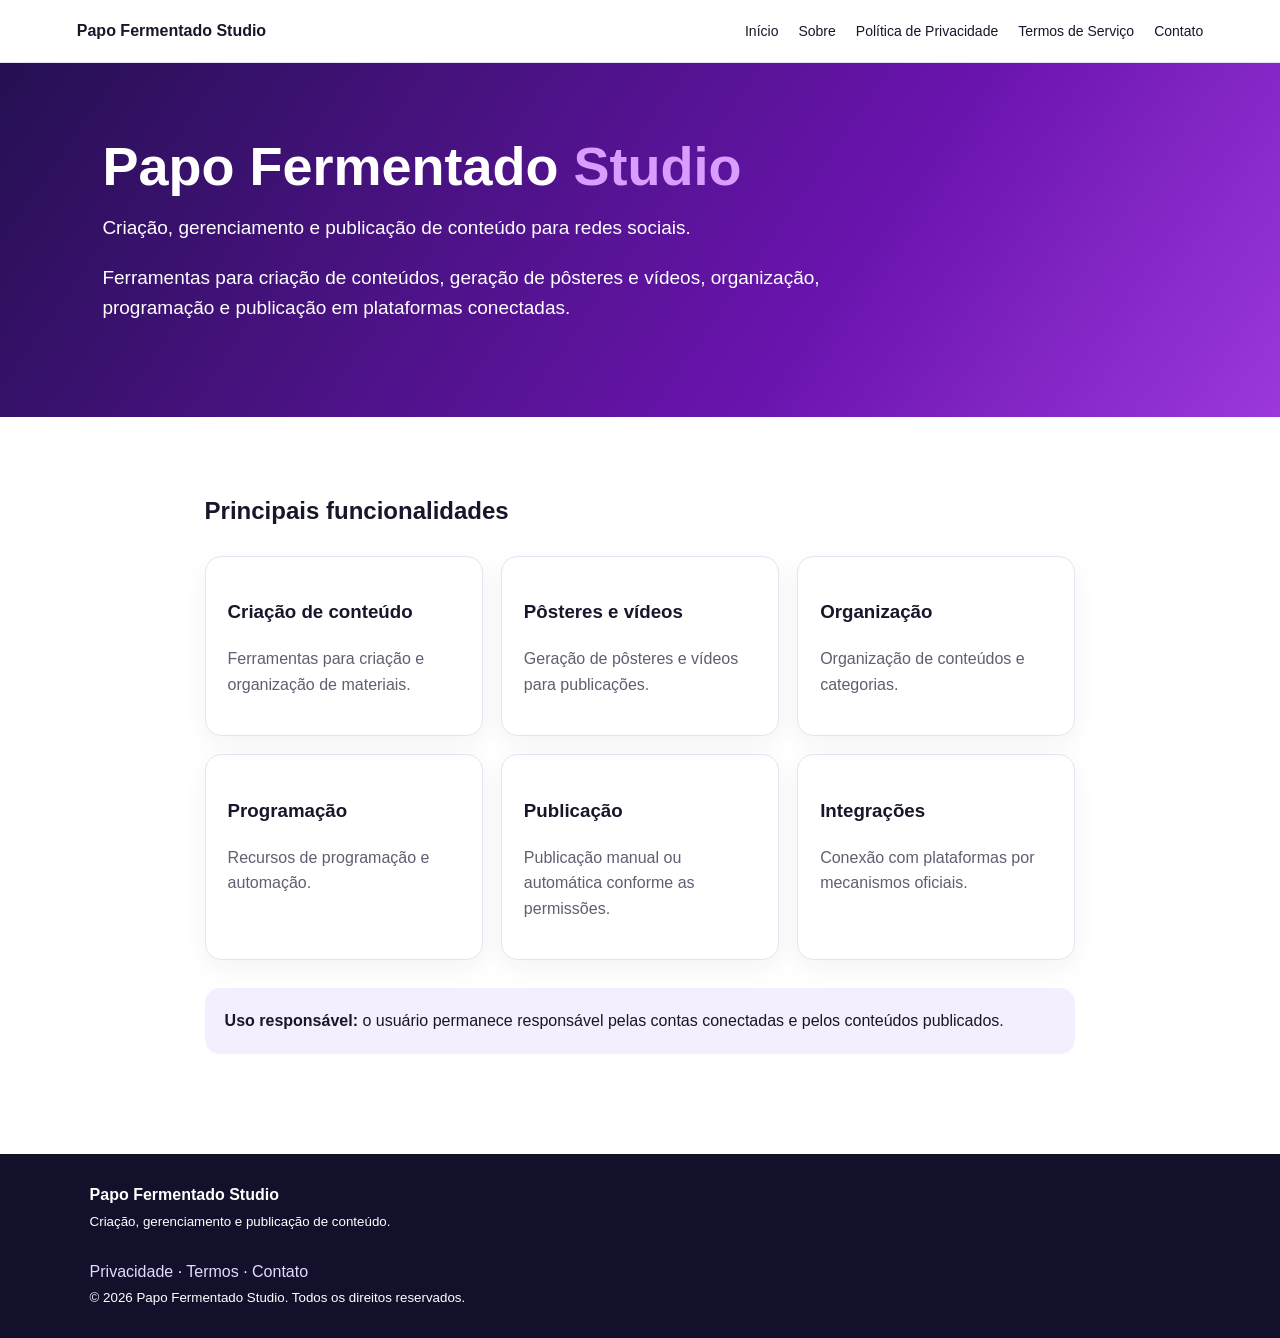
==== index.html @ 461490aa "Adicionar site do Papo Fermentado Studio" ====
<!doctype html><html lang="pt-BR"><head><meta charset="utf-8"><meta name="viewport" content="width=device-width,initial-scale=1"><title>Início | Papo Fermentado Studio</title><link rel="stylesheet" href="style.css"></head><body><nav class="nav"><a class="brand" href="index.html">Papo Fermentado Studio</a><div class="navlinks"><a href="index.html">Início</a><a href="sobre.html">Sobre</a><a href="privacidade.html">Política de Privacidade</a><a href="termos.html">Termos de Serviço</a><a href="contato.html">Contato</a></div></nav><header class="hero"><h1>Papo Fermentado <span>Studio</span></h1><p>Criação, gerenciamento e publicação de conteúdo para redes sociais.</p><p>Ferramentas para criação de conteúdos, geração de pôsteres e vídeos, organização, programação e publicação em plataformas conectadas.</p></header><main class="content"><h2>Principais funcionalidades</h2><div class="grid"><div class="card"><h3>Criação de conteúdo</h3><p>Ferramentas para criação e organização de materiais.</p></div><div class="card"><h3>Pôsteres e vídeos</h3><p>Geração de pôsteres e vídeos para publicações.</p></div><div class="card"><h3>Organização</h3><p>Organização de conteúdos e categorias.</p></div><div class="card"><h3>Programação</h3><p>Recursos de programação e automação.</p></div><div class="card"><h3>Publicação</h3><p>Publicação manual ou automática conforme as permissões.</p></div><div class="card"><h3>Integrações</h3><p>Conexão com plataformas por mecanismos oficiais.</p></div></div><div class="callout"><strong>Uso responsável:</strong> o usuário permanece responsável pelas contas conectadas e pelos conteúdos publicados.</div></main><footer class="footer"><strong>Papo Fermentado Studio</strong><br><small>Criação, gerenciamento e publicação de conteúdo.</small><br><br><a href="privacidade.html">Privacidade</a> · <a href="termos.html">Termos</a> · <a href="contato.html">Contato</a><br><small>© 2026 Papo Fermentado Studio. Todos os direitos reservados.</small></footer></body></html>
---- style.css ----
*{box-sizing:border-box}body{margin:0;font-family:Arial,sans-serif;color:#19152a;line-height:1.6}a{text-decoration:none;color:inherit}.nav{display:flex;justify-content:space-between;align-items:center;padding:18px 6%;border-bottom:1px solid #e8e1f2;position:sticky;top:0;background:#fff;z-index:5}.brand{font-weight:800}.navlinks{display:flex;gap:20px;font-size:14px}.hero{padding:75px 8%;color:white;background:linear-gradient(125deg,#251052,#6a14ae 65%,#9c38dc)}.hero h1{font-size:54px;line-height:1.05;margin:0 0 18px}.hero h1 span{color:#d99cff}.hero p{font-size:19px;max-width:780px}.content,.legal{max-width:1050px;margin:auto;padding:55px 7%}.grid{display:grid;grid-template-columns:repeat(auto-fit,minmax(210px,1fr));gap:18px;margin-top:25px}.card{padding:22px;border:1px solid #e8e1f2;border-radius:16px;box-shadow:0 8px 25px #2810500d}.card p{color:#625d70}.callout{margin-top:28px;padding:20px;background:#f4efff;border-radius:15px}.legal h1{font-size:42px}.legal h2{margin-top:32px}.legal p,.legal li{color:#413c4b}.footer{margin-top:45px;padding:28px 7%;background:#12102b;color:white}.footer a{color:#e7d8ff}.contact{text-align:center;max-width:760px;margin:auto;padding:70px 7%}.email{display:inline-block;padding:13px 22px;border-radius:30px;background:#5b16a8;color:#fff}@media(max-width:700px){.nav{flex-direction:column;gap:12px;align-items:flex-start}.navlinks{gap:10px;flex-wrap:wrap}.hero h1{font-size:40px}}
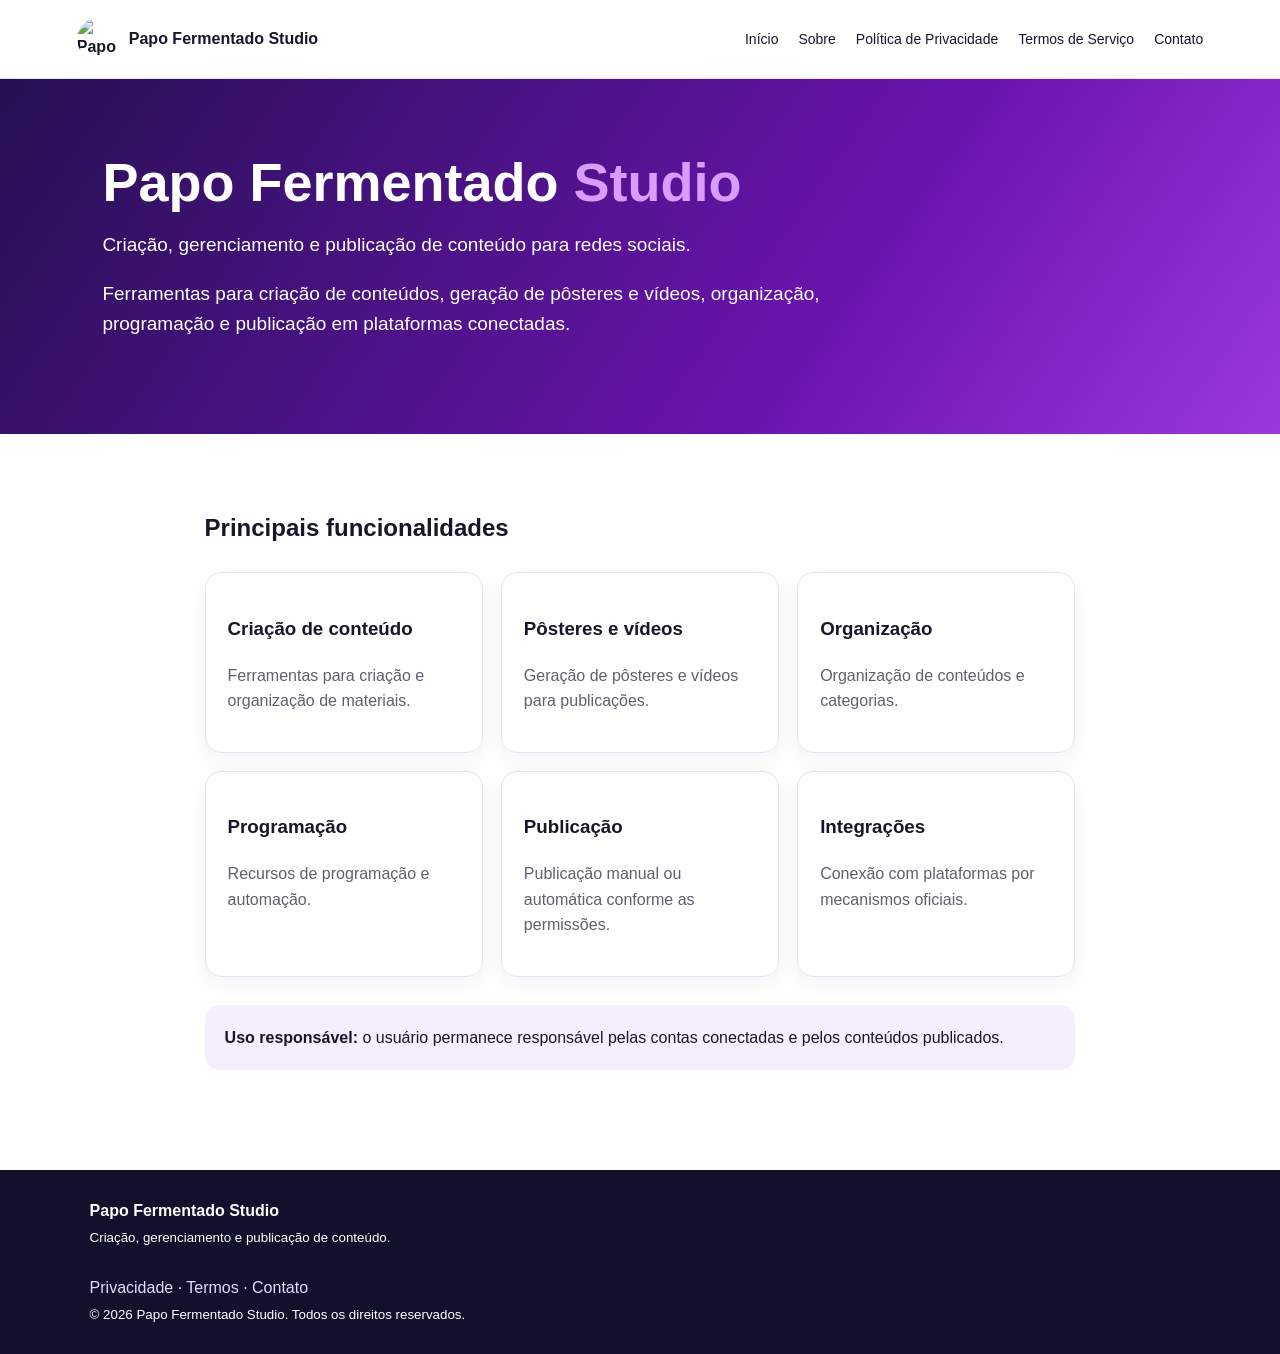
==== commit ca8f016e: "Add files via upload" ====
--- a/index.html
+++ b/index.html
@@ -1 +1,14 @@
-<!doctype html><html lang="pt-BR"><head><meta charset="utf-8"><meta name="viewport" content="width=device-width,initial-scale=1"><title>Início | Papo Fermentado Studio</title><link rel="stylesheet" href="style.css"></head><body><nav class="nav"><a class="brand" href="index.html">Papo Fermentado Studio</a><div class="navlinks"><a href="index.html">Início</a><a href="sobre.html">Sobre</a><a href="privacidade.html">Política de Privacidade</a><a href="termos.html">Termos de Serviço</a><a href="contato.html">Contato</a></div></nav><header class="hero"><h1>Papo Fermentado <span>Studio</span></h1><p>Criação, gerenciamento e publicação de conteúdo para redes sociais.</p><p>Ferramentas para criação de conteúdos, geração de pôsteres e vídeos, organização, programação e publicação em plataformas conectadas.</p></header><main class="content"><h2>Principais funcionalidades</h2><div class="grid"><div class="card"><h3>Criação de conteúdo</h3><p>Ferramentas para criação e organização de materiais.</p></div><div class="card"><h3>Pôsteres e vídeos</h3><p>Geração de pôsteres e vídeos para publicações.</p></div><div class="card"><h3>Organização</h3><p>Organização de conteúdos e categorias.</p></div><div class="card"><h3>Programação</h3><p>Recursos de programação e automação.</p></div><div class="card"><h3>Publicação</h3><p>Publicação manual ou automática conforme as permissões.</p></div><div class="card"><h3>Integrações</h3><p>Conexão com plataformas por mecanismos oficiais.</p></div></div><div class="callout"><strong>Uso responsável:</strong> o usuário permanece responsável pelas contas conectadas e pelos conteúdos publicados.</div></main><footer class="footer"><strong>Papo Fermentado Studio</strong><br><small>Criação, gerenciamento e publicação de conteúdo.</small><br><br><a href="privacidade.html">Privacidade</a> · <a href="termos.html">Termos</a> · <a href="contato.html">Contato</a><br><small>© 2026 Papo Fermentado Studio. Todos os direitos reservados.</small></footer></body></html>+<!doctype html><html lang="pt-BR"><head><meta charset="utf-8"><meta name="viewport" content="width=device-width,initial-scale=1"><title>Início | Papo Fermentado Studio</title><link rel="stylesheet" href="style.css">
+<meta name="theme-color" content="#12102b">
+<link rel="icon" type="image/x-icon" href="assets/favicon.ico">
+<link rel="icon" type="image/png" sizes="16x16" href="assets/favicon-16x16.png">
+<link rel="icon" type="image/png" sizes="32x32" href="assets/favicon-32x32.png">
+<link rel="icon" type="image/png" sizes="48x48" href="assets/favicon-48x48.png">
+<link rel="apple-touch-icon" sizes="180x180" href="assets/apple-touch-icon.png">
+<link rel="image_src" href="assets/logo.png">
+<meta property="og:image" content="assets/icon-512.png">
+<meta property="og:image:type" content="image/png">
+<meta property="og:image:width" content="512">
+<meta property="og:image:height" content="512">
+<meta property="og:site_name" content="Papo Fermentado Studio">
+</head><body><nav class="nav"><a class="brand" href="index.html"><img class="brand-logo" src="assets/logo.png" alt="Papo Fermentado Studio"> <span>Papo Fermentado Studio</span></a><div class="navlinks"><a href="index.html">Início</a><a href="sobre.html">Sobre</a><a href="privacidade.html">Política de Privacidade</a><a href="termos.html">Termos de Serviço</a><a href="contato.html">Contato</a></div></nav><header class="hero"><h1>Papo Fermentado <span>Studio</span></h1><p>Criação, gerenciamento e publicação de conteúdo para redes sociais.</p><p>Ferramentas para criação de conteúdos, geração de pôsteres e vídeos, organização, programação e publicação em plataformas conectadas.</p></header><main class="content"><h2>Principais funcionalidades</h2><div class="grid"><div class="card"><h3>Criação de conteúdo</h3><p>Ferramentas para criação e organização de materiais.</p></div><div class="card"><h3>Pôsteres e vídeos</h3><p>Geração de pôsteres e vídeos para publicações.</p></div><div class="card"><h3>Organização</h3><p>Organização de conteúdos e categorias.</p></div><div class="card"><h3>Programação</h3><p>Recursos de programação e automação.</p></div><div class="card"><h3>Publicação</h3><p>Publicação manual ou automática conforme as permissões.</p></div><div class="card"><h3>Integrações</h3><p>Conexão com plataformas por mecanismos oficiais.</p></div></div><div class="callout"><strong>Uso responsável:</strong> o usuário permanece responsável pelas contas conectadas e pelos conteúdos publicados.</div></main><footer class="footer"><strong>Papo Fermentado Studio</strong><br><small>Criação, gerenciamento e publicação de conteúdo.</small><br><br><a href="privacidade.html">Privacidade</a> · <a href="termos.html">Termos</a> · <a href="contato.html">Contato</a><br><small>© 2026 Papo Fermentado Studio. Todos os direitos reservados.</small></footer></body></html>
--- a/style.css
+++ b/style.css
@@ -1 +1 @@
-*{box-sizing:border-box}body{margin:0;font-family:Arial,sans-serif;color:#19152a;line-height:1.6}a{text-decoration:none;color:inherit}.nav{display:flex;justify-content:space-between;align-items:center;padding:18px 6%;border-bottom:1px solid #e8e1f2;position:sticky;top:0;background:#fff;z-index:5}.brand{font-weight:800}.navlinks{display:flex;gap:20px;font-size:14px}.hero{padding:75px 8%;color:white;background:linear-gradient(125deg,#251052,#6a14ae 65%,#9c38dc)}.hero h1{font-size:54px;line-height:1.05;margin:0 0 18px}.hero h1 span{color:#d99cff}.hero p{font-size:19px;max-width:780px}.content,.legal{max-width:1050px;margin:auto;padding:55px 7%}.grid{display:grid;grid-template-columns:repeat(auto-fit,minmax(210px,1fr));gap:18px;margin-top:25px}.card{padding:22px;border:1px solid #e8e1f2;border-radius:16px;box-shadow:0 8px 25px #2810500d}.card p{color:#625d70}.callout{margin-top:28px;padding:20px;background:#f4efff;border-radius:15px}.legal h1{font-size:42px}.legal h2{margin-top:32px}.legal p,.legal li{color:#413c4b}.footer{margin-top:45px;padding:28px 7%;background:#12102b;color:white}.footer a{color:#e7d8ff}.contact{text-align:center;max-width:760px;margin:auto;padding:70px 7%}.email{display:inline-block;padding:13px 22px;border-radius:30px;background:#5b16a8;color:#fff}@media(max-width:700px){.nav{flex-direction:column;gap:12px;align-items:flex-start}.navlinks{gap:10px;flex-wrap:wrap}.hero h1{font-size:40px}}+*{box-sizing:border-box}body{margin:0;font-family:Arial,sans-serif;color:#19152a;line-height:1.6}a{text-decoration:none;color:inherit}.nav{display:flex;justify-content:space-between;align-items:center;padding:18px 6%;border-bottom:1px solid #e8e1f2;position:sticky;top:0;background:#fff;z-index:5}.brand{font-weight:800;display:flex;align-items:center;gap:10px}.brand-logo{width:42px;height:42px;object-fit:contain;border-radius:50%;display:block}.navlinks{display:flex;gap:20px;font-size:14px}.hero{padding:75px 8%;color:white;background:linear-gradient(125deg,#251052,#6a14ae 65%,#9c38dc)}.hero h1{font-size:54px;line-height:1.05;margin:0 0 18px}.hero h1 span{color:#d99cff}.hero p{font-size:19px;max-width:780px}.content,.legal{max-width:1050px;margin:auto;padding:55px 7%}.grid{display:grid;grid-template-columns:repeat(auto-fit,minmax(210px,1fr));gap:18px;margin-top:25px}.card{padding:22px;border:1px solid #e8e1f2;border-radius:16px;box-shadow:0 8px 25px #2810500d}.card p{color:#625d70}.callout{margin-top:28px;padding:20px;background:#f4efff;border-radius:15px}.legal h1{font-size:42px}.legal h2{margin-top:32px}.legal p,.legal li{color:#413c4b}.footer{margin-top:45px;padding:28px 7%;background:#12102b;color:white}.footer a{color:#e7d8ff}.contact{text-align:center;max-width:760px;margin:auto;padding:70px 7%}.email{display:inline-block;padding:13px 22px;border-radius:30px;background:#5b16a8;color:#fff}@media(max-width:700px){.nav{flex-direction:column;gap:12px;align-items:flex-start}.navlinks{gap:10px;flex-wrap:wrap}.hero h1{font-size:40px}}
